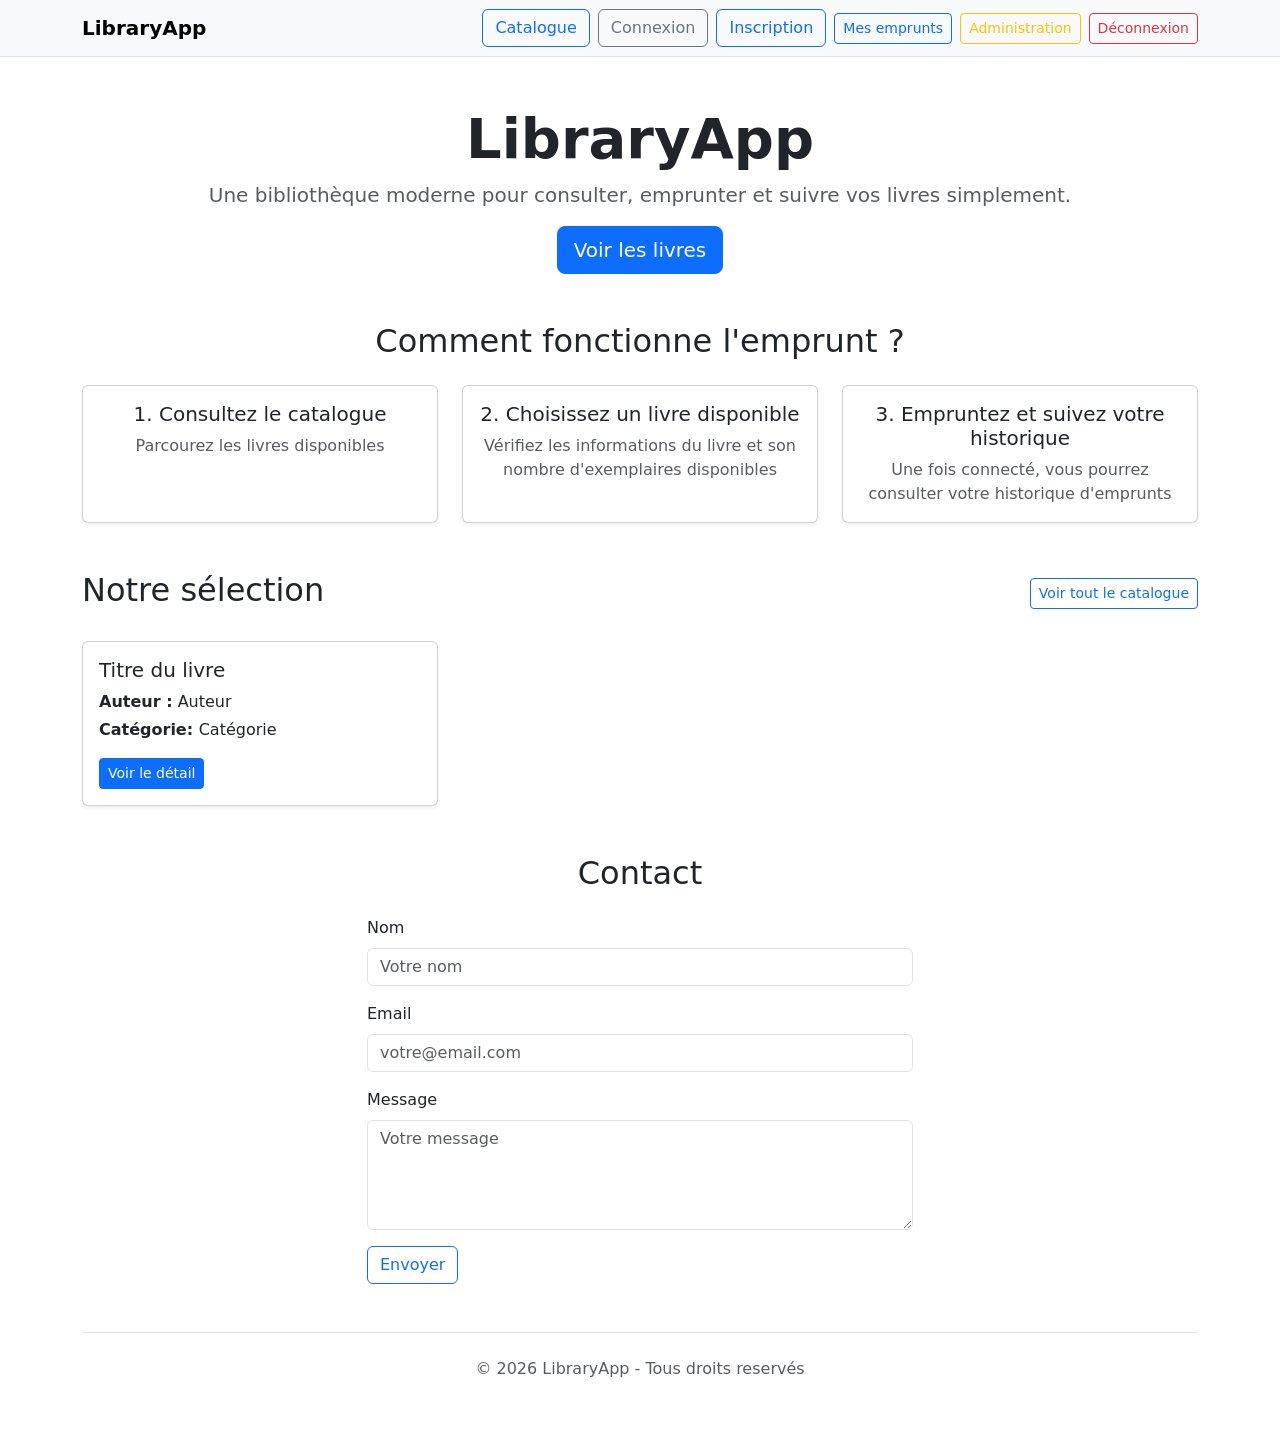
==== src/main/resources/templates/index.html @ 9df5e038 "add book borrowing and return feature" ====
<!DOCTYPE html>
<html lang="fr"
      xmlns:th="http://www.thymeleaf.org"
      xmlns:sec="http://www.thymeleaf.org/extras/spring-security"
>
    <head>
        <meta charset="UTF-8">
        <meta name="viewport" content="width=device-width, initial-scale=1.0">
        <title>Accueil - LibraryApp</title>

        <link href="https://cdn.jsdelivr.net/npm/bootstrap@5.3.3/dist/css/bootstrap.min.css" rel="stylesheet">
    </head>

    <body>
        <nav class="navbar navbar-expand-lg bg-light border-bottom">
            <div class="container">
                <a class="navbar-brand fw-bold" th:href="@{/}">
                    LibraryApp
                </a>

                <div class="d-flex gap-2 align-items-center">
                    <a class="btn btn-outline-primary" th:href="@{/books}">
                        Catalogue
                    </a>

                    <a sec:authorize="isAnonymous()" class="btn btn-outline-secondary" th:href="@{/login}">
                        Connexion
                    </a>

                    <a sec:authorize="isAnonymous()" class="btn btn-outline-primary" th:href="@{/register}">
                        Inscription
                    </a>

                    <a sec:authorize="isAuthenticated()" class="btn btn-outline-primary btn-sm" th:href="@{/borrowings}">
                        Mes emprunts
                    </a>

                    <a sec:authorize="hasRole('ADMIN')" class="btn btn-outline-warning btn-sm" th:href="@{/admin}">
                        Administration
                    </a>

                    <form sec:authorize="isAuthenticated()" th:action="@{/logout}" method="post" class="d-inline">
                        <button type="submit" class="btn btn-outline-danger btn-sm">
                            Déconnexion
                        </button>
                    </form>
                </div>
            </div>
        </nav>
        <div class="container py-5">
            <section class="text-center mb-5">
                <h1 class="display-4 fw-bold">LibraryApp</h1>
                <p class="lead text-muted">Une bibliothèque moderne pour consulter, emprunter et suivre vos livres simplement.</p>
                <a th:href="@{/books}" class="btn btn-primary btn-lg">
                    Voir les livres
                </a>
            </section>

            <section class="mb-5">
                <h2 class="text-center mb-4">Comment fonctionne l'emprunt ?</h2>
                <div class="row g-4">
                    <div class="col-md-4">
                        <div class="card h-100 shadow-sm text-center">
                            <div class="card-body">
                                <h5 class="card-title">1. Consultez le catalogue</h5>
                                <p class="card-text text-muted">Parcourez les livres disponibles</p>
                            </div>
                        </div>
                    </div>

                    <div class="col-md-4">
                        <div class="card h-100 shadow-sm text-center">
                            <div class="card-body">
                                <h5 class="card-title">2. Choisissez un livre disponible</h5>
                                <p class="card-text text-muted">Vérifiez les informations du livre et son nombre d'exemplaires disponibles</p>
                            </div>
                        </div>
                    </div>

                    <div class="col-md-4">
                        <div class="card h-100 shadow-sm text-center">
                            <div class="card-body">
                                <h5 class="card-title">3. Empruntez et suivez votre historique</h5>
                                <p class="card-text text-muted">Une fois connecté, vous pourrez consulter votre historique d'emprunts</p>
                            </div>
                        </div>
                    </div>
                </div>
            </section>

            <section class="mb-5">
                <div class="d-flex justify-content-between align-items-center mb-4">
                    <h2>Notre sélection</h2>
                    <a th:href="@{/books}" class="btn btn-outline-primary btn-sm">
                        Voir tout le catalogue
                    </a>
                </div>

                <div class="row g-4">
                    <div class="col-md-4" th:each="book : ${featuredBooks}">
                        <div class="card h-100 shadow-sm">
                            <div class="card-body">
                                <h5 class="card-title" th:text="${book.title}">Titre du livre</h5>
                                <p class="card-text mb-1">
                                    <strong>Auteur :</strong>
                                    <span th:text="${book.author}">Auteur</span>
                                </p>

                                <p class="card-text mb-3">
                                    <strong>Catégorie: </strong>
                                    <span th:text="${book.category}">Catégorie</span>
                                </p>

                                <a th:href="@{/books/{id}(id=${book.id})}" class="btn btn-primary btn-sm">
                                    Voir le détail
                                </a>
                            </div>
                        </div>
                    </div>
                </div>
            </section>

            <section class="mb-5">
                <h2 class="text-center mb-4">Contact</h2>

                <div class="row justify-content-center">
                    <div class="col-md-6">
                        <form>
                            <div class="mb-3">
                                <label for="name" class="form-label">Nom</label>
                                <input type="text" id="name" class="form-control" placeholder="Votre nom">
                            </div>

                            <div class="mb-3">
                                <label for="email" class="form-label">Email</label>
                                <input type="email" id="email" class="form-control" placeholder="votre@email.com">
                            </div>

                            <div class="mb-3">
                                <label for="message" class="form-label">Message</label>
                                <textarea id="message" class="form-control" rows="4" placeholder="Votre message"></textarea>
                            </div>

                            <button type="button" class="btn btn-outline-primary">
                                Envoyer
                            </button>
                        </form>
                    </div>
                </div>
            </section>

            <footer class="py-4 border-top text-center text-muted">
                <p class="mb-0">© 2026 LibraryApp - Tous droits reservés </p>
            </footer>
        </div>
    </body>
</html>
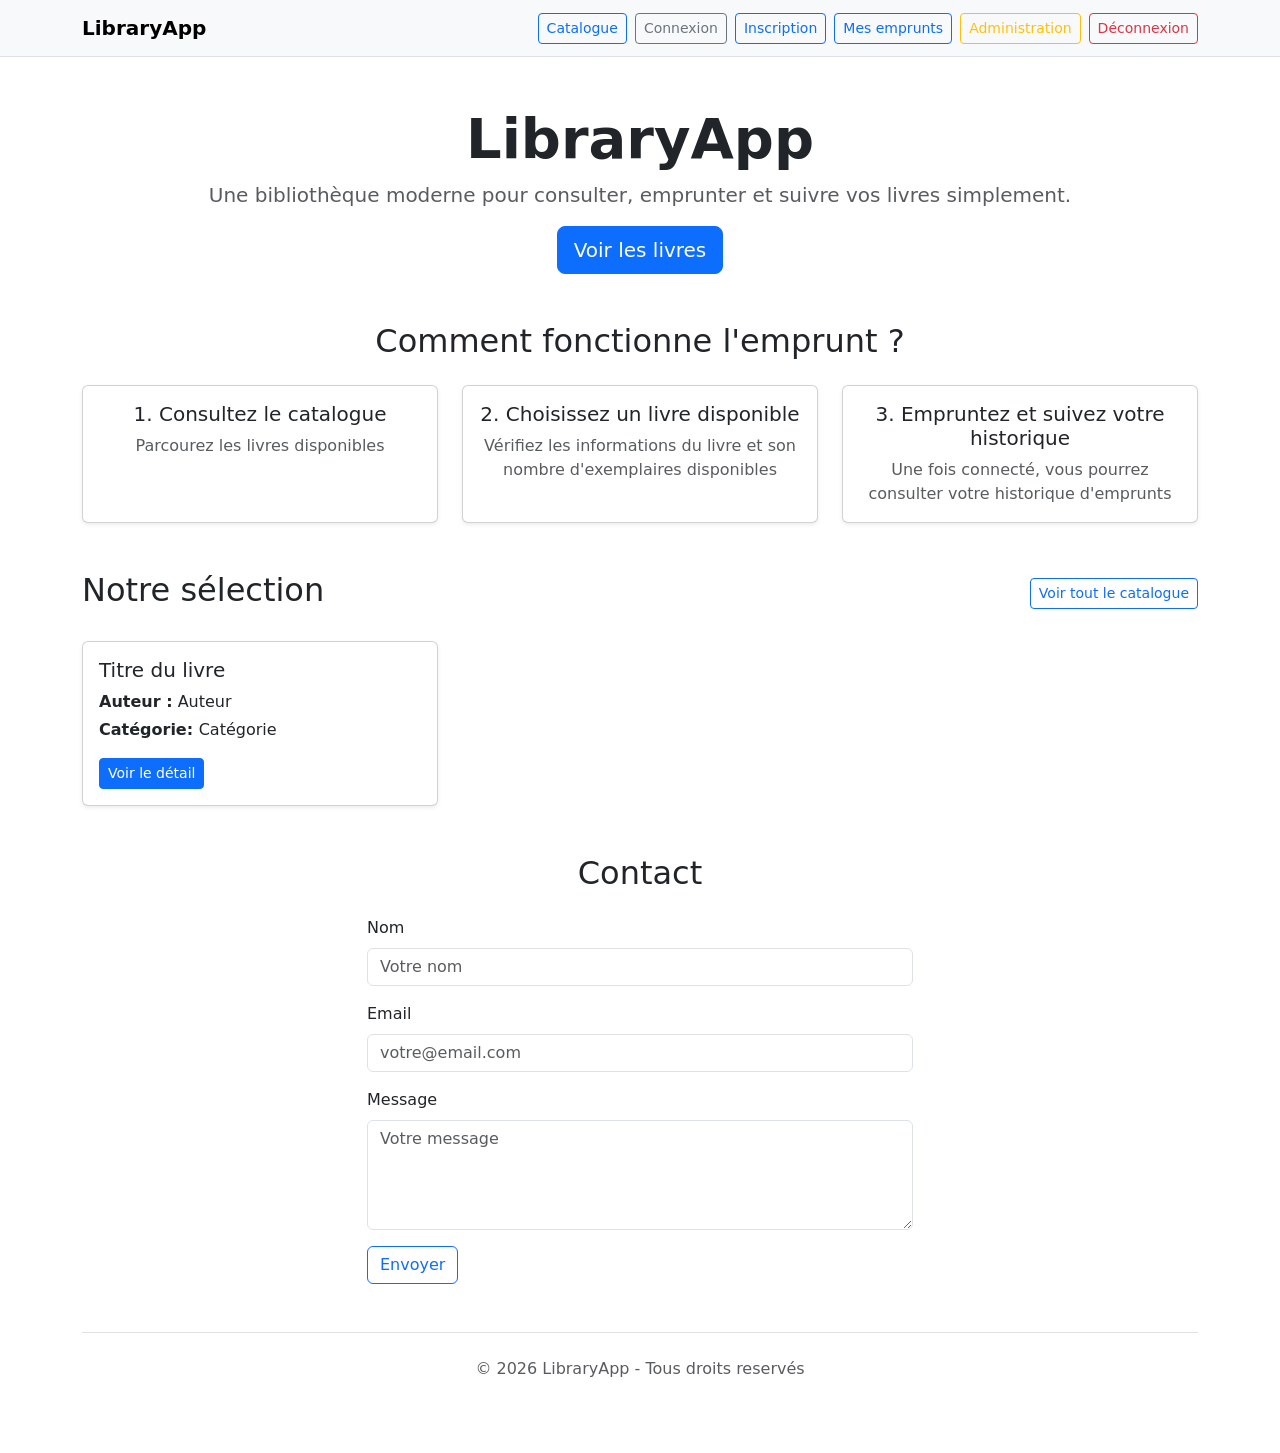
==== commit 2a97c2e1: "add admin dashboard & book management features" ====
--- a/src/main/resources/templates/index.html
+++ b/src/main/resources/templates/index.html
@@ -19,15 +19,15 @@
                 </a>
 
                 <div class="d-flex gap-2 align-items-center">
-                    <a class="btn btn-outline-primary" th:href="@{/books}">
+                    <a class="btn btn-outline-primary btn-sm" th:href="@{/books}">
                         Catalogue
                     </a>
 
-                    <a sec:authorize="isAnonymous()" class="btn btn-outline-secondary" th:href="@{/login}">
+                    <a sec:authorize="isAnonymous()" class="btn btn-outline-secondary btn-sm" th:href="@{/login}">
                         Connexion
                     </a>
 
-                    <a sec:authorize="isAnonymous()" class="btn btn-outline-primary" th:href="@{/register}">
+                    <a sec:authorize="isAnonymous()" class="btn btn-outline-primary btn-sm" th:href="@{/register}">
                         Inscription
                     </a>
 
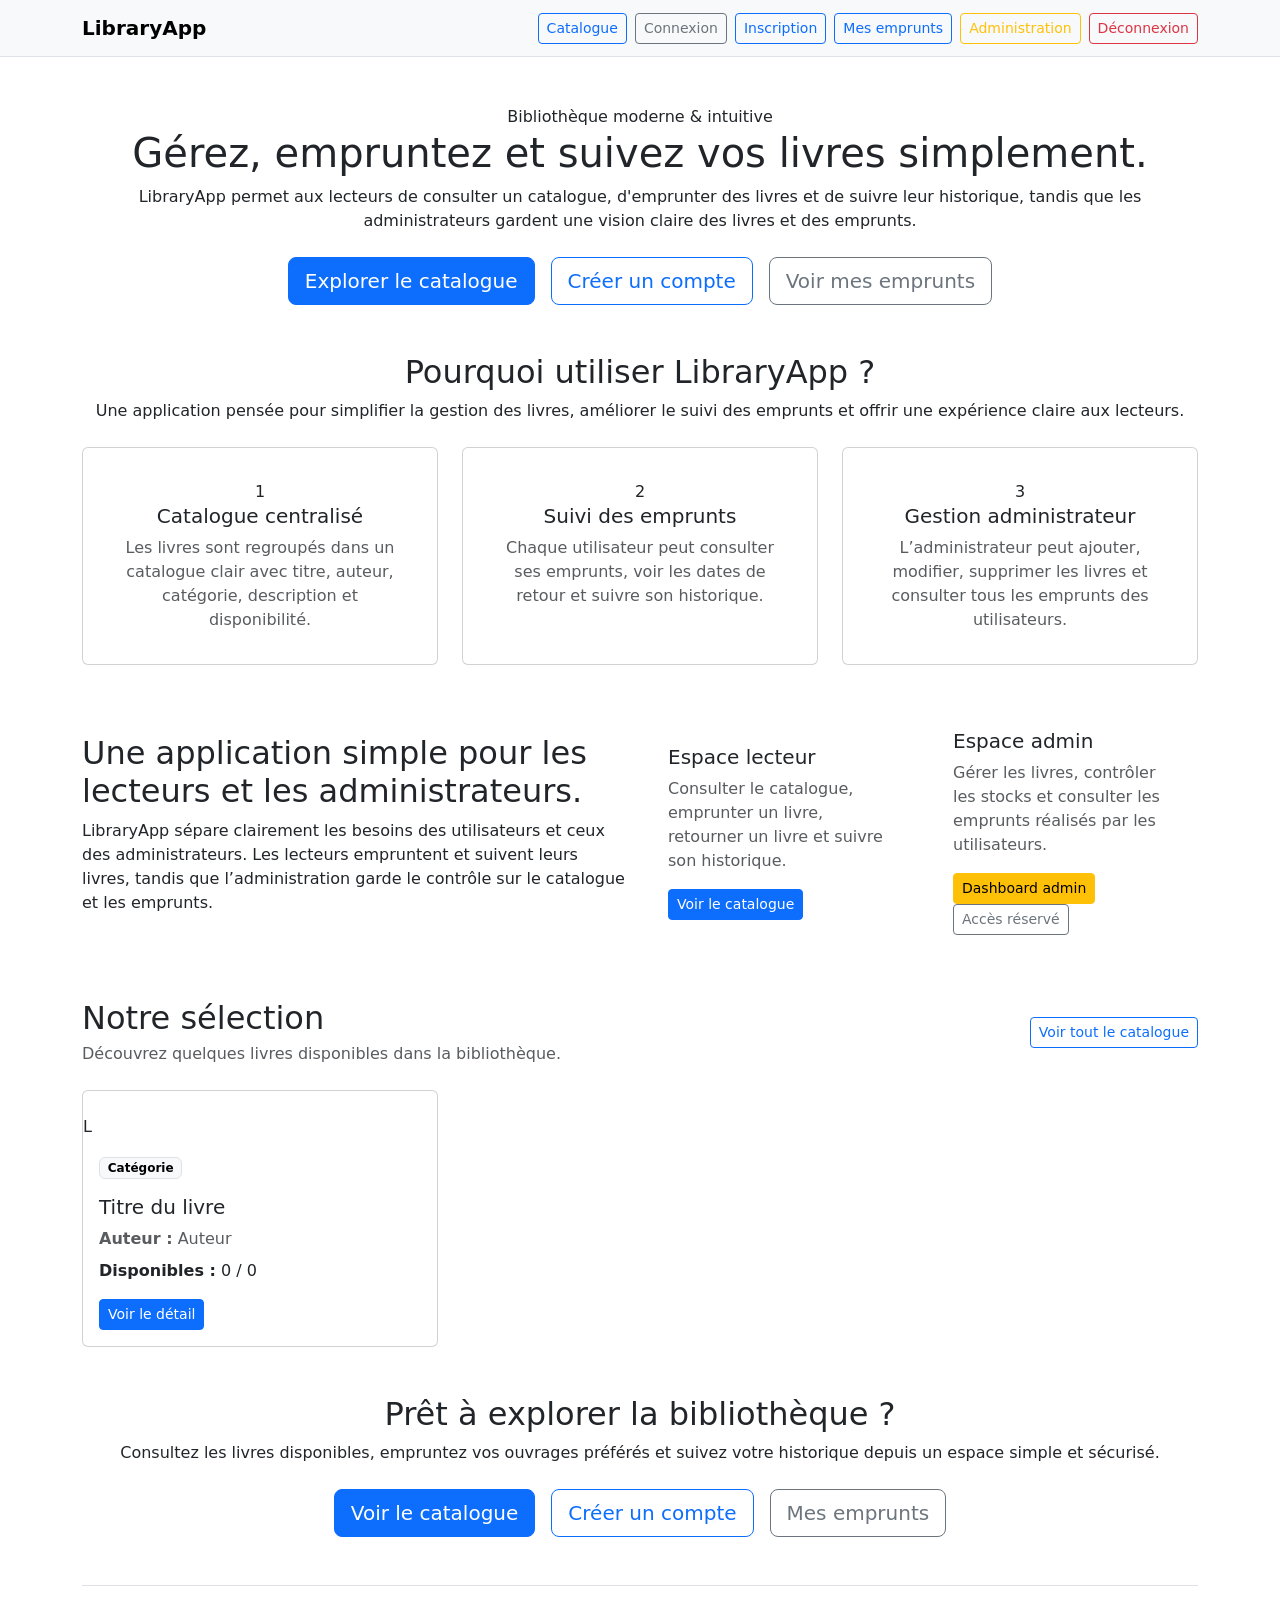
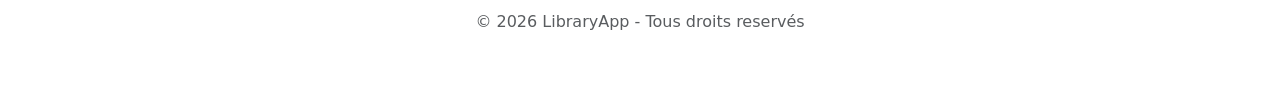
==== commit 62268860: "organize and improve public UI styles" ====
--- a/src/main/resources/templates/index.html
+++ b/src/main/resources/templates/index.html
@@ -9,6 +9,7 @@
         <title>Accueil - LibraryApp</title>
 
         <link href="https://cdn.jsdelivr.net/npm/bootstrap@5.3.3/dist/css/bootstrap.min.css" rel="stylesheet">
+        <link th:href="@{/css/style.css}" rel="stylesheet">
     </head>
 
     <body>
@@ -48,6 +49,7 @@
             </div>
         </nav>
         <div class="container py-5">
+            <!--
             <section class="text-center mb-5">
                 <h1 class="display-4 fw-bold">LibraryApp</h1>
                 <p class="lead text-muted">Une bibliothèque moderne pour consulter, emprunter et suivre vos livres simplement.</p>
@@ -55,7 +57,36 @@
                     Voir les livres
                 </a>
             </section>
-
+            -->
+            <section class="hero-section text-center mb-5">
+                <span class="hero-badge">Bibliothèque moderne & intuitive</span>
+
+                <h1 class="hero-title">
+                    Gérez, empruntez et suivez vos livres simplement.
+                </h1>
+
+                <p class="hero-text">
+                    LibraryApp permet aux lecteurs de consulter un catalogue, d'emprunter des livres
+                    et de suivre leur historique, tandis que les administrateurs gardent une vision claire
+                    des livres et des emprunts.
+                </p>
+
+                <div class="d-flex justify-content-center gap-3 mt-4 flex-wrap">
+                    <a th:href="@{/books}" class="btn btn-primary btn-lg">
+                        Explorer le catalogue
+                    </a>
+
+                    <a sec:authorize="isAnonymous()" th:href="@{/register}" class="btn btn-outline-primary btn-lg">
+                        Créer un compte
+                    </a>
+
+                    <a sec:authorize="isAuthenticated()" th:href="@{/borrowings}" class="btn btn-outline-secondary btn-lg">
+                        Voir mes emprunts
+                    </a>
+                </div>
+            </section>
+
+            <!--
             <section class="mb-5">
                 <h2 class="text-center mb-4">Comment fonctionne l'emprunt ?</h2>
                 <div class="row g-4">
@@ -87,7 +118,104 @@
                     </div>
                 </div>
             </section>
-
+        -->
+
+            <section class="mb-5">
+                <div class="text-center mb-4">
+                    <h2 class="section-title">Pourquoi utiliser LibraryApp ?</h2>
+                    <p class="section-subtitle">
+                        Une application pensée pour simplifier la gestion des livres,
+                        améliorer le suivi des emprunts et offrir une expérience claire aux lecteurs.
+                    </p>
+                </div>
+
+                <div class="row g-4">
+                    <div class="col-md-4">
+                        <div class="card feature-card h-100 text-center p-3">
+                            <div class="card-body">
+                                <div class="feature-icon mx-auto">1</div>
+                                <h5 class="card-title">Catalogue centralisé</h5>
+                                <p class="card-text text-muted">
+                                    Les livres sont regroupés dans un catalogue clair avec titre,
+                                    auteur, catégorie, description et disponibilité.
+                                </p>
+                            </div>
+                        </div>
+                    </div>
+
+                    <div class="col-md-4">
+                        <div class="card feature-card h-100 text-center p-3">
+                            <div class="card-body">
+                                <div class="feature-icon mx-auto">2</div>
+                                <h5 class="card-title">Suivi des emprunts</h5>
+                                <p class="card-text text-muted">
+                                    Chaque utilisateur peut consulter ses emprunts,
+                                    voir les dates de retour et suivre son historique.
+                                </p>
+                            </div>
+                        </div>
+                    </div>
+
+                    <div class="col-md-4">
+                        <div class="card feature-card h-100 text-center p-3">
+                            <div class="card-body">
+                                <div class="feature-icon mx-auto">3</div>
+                                <h5 class="card-title">Gestion administrateur</h5>
+                                <p class="card-text text-muted">
+                                    L’administrateur peut ajouter, modifier, supprimer les livres
+                                    et consulter tous les emprunts des utilisateurs.
+                                </p>
+                            </div>
+                        </div>
+                    </div>
+                </div>
+            </section>
+            <section class="value-section mb-5">
+                <div class="row g-4 align-items-center">
+                    <div class="col-md-6">
+                        <h2 class="section-title">Une application simple pour les lecteurs et les administrateurs.</h2>
+                        <p class="text-muted-custom">
+                            LibraryApp sépare clairement les besoins des utilisateurs et ceux des administrateurs.
+                            Les lecteurs empruntent et suivent leurs livres, tandis que l’administration garde
+                            le contrôle sur le catalogue et les emprunts.
+                        </p>
+                    </div>
+
+                    <div class="col-md-3">
+                        <div class="card h-100 border-0">
+                            <div class="card-body">
+                                <h5 class="card-title">Espace lecteur</h5>
+                                <p class="card-text text-muted">
+                                    Consulter le catalogue, emprunter un livre, retourner un livre
+                                    et suivre son historique.
+                                </p>
+                                <a th:href="@{/books}" class="btn btn-primary btn-sm">
+                                    Voir le catalogue
+                                </a>
+                            </div>
+                        </div>
+                    </div>
+
+                    <div class="col-md-3">
+                        <div class="card h-100 border-0">
+                            <div class="card-body">
+                                <h5 class="card-title">Espace admin</h5>
+                                <p class="card-text text-muted">
+                                    Gérer les livres, contrôler les stocks et consulter les emprunts
+                                    réalisés par les utilisateurs.
+                                </p>
+                                <a sec:authorize="hasRole('ADMIN')" th:href="@{/admin}" class="btn btn-warning btn-sm">
+                                    Dashboard admin
+                                </a>
+                                <a sec:authorize="!hasRole('ADMIN')" th:href="@{/login}" class="btn btn-outline-secondary btn-sm">
+                                    Accès réservé
+                                </a>
+                            </div>
+                        </div>
+                    </div>
+                </div>
+            </section>
+<!--
             <section class="mb-5">
                 <div class="d-flex justify-content-between align-items-center mb-4">
                     <h2>Notre sélection</h2>
@@ -108,7 +236,7 @@
 
                                 <p class="card-text mb-3">
                                     <strong>Catégorie: </strong>
-                                    <span th:text="${book.category}">Catégorie</span>
+                                    <span th:text="${book.category.displayName}">Catégorie</span>
                                 </p>
 
                                 <a th:href="@{/books/{id}(id=${book.id})}" class="btn btn-primary btn-sm">
@@ -119,36 +247,91 @@
                     </div>
                 </div>
             </section>
+-->
 
             <section class="mb-5">
-                <h2 class="text-center mb-4">Contact</h2>
-
-                <div class="row justify-content-center">
-                    <div class="col-md-6">
-                        <form>
-                            <div class="mb-3">
-                                <label for="name" class="form-label">Nom</label>
-                                <input type="text" id="name" class="form-control" placeholder="Votre nom">
-                            </div>
-
-                            <div class="mb-3">
-                                <label for="email" class="form-label">Email</label>
-                                <input type="email" id="email" class="form-control" placeholder="votre@email.com">
-                            </div>
-
-                            <div class="mb-3">
-                                <label for="message" class="form-label">Message</label>
-                                <textarea id="message" class="form-control" rows="4" placeholder="Votre message"></textarea>
-                            </div>
-
-                            <button type="button" class="btn btn-outline-primary">
-                                Envoyer
-                            </button>
-                        </form>
-                    </div>
-                </div>
-            </section>
-
+                <div class="d-flex justify-content-between align-items-center mb-4">
+                    <div>
+                        <h2 class="section-title mb-1">Notre sélection</h2>
+                        <p class="text-muted mb-0">
+                            Découvrez quelques livres disponibles dans la bibliothèque.
+                        </p>
+                    </div>
+
+                    <a th:href="@{/books}" class="btn btn-outline-primary btn-sm">
+                        Voir tout le catalogue
+                    </a>
+                </div>
+
+                <div class="row g-4">
+                    <div class="col-md-4" th:each="book : ${featuredBooks}">
+                        <div class="card book-card h-100">
+
+                            <div th:if="${book.imageUrl != null and !#strings.isEmpty(book.imageUrl)}">
+                                <img th:src="@{${book.imageUrl}}"
+                                     class="book-cover-img"
+                                     th:alt="${book.title}">
+                            </div>
+
+                            <div th:if="${book.imageUrl == null or #strings.isEmpty(book.imageUrl)}"
+                                 class="book-cover-placeholder">
+                                <span th:text="${#strings.substring(book.title, 0, 1)}">L</span>
+                            </div>
+
+                            <div class="card-body">
+                                <span class="badge text-bg-light border mb-3"
+                                      th:text="${book.category.displayName}">
+                                    Catégorie
+                                </span>
+
+                                <h5 class="card-title" th:text="${book.title}">
+                                    Titre du livre
+                                </h5>
+
+                                <p class="card-text text-muted mb-2">
+                                    <strong>Auteur :</strong>
+                                    <span th:text="${book.author}">Auteur</span>
+                                </p>
+
+                                <p class="card-text mb-3">
+                                    <strong>Disponibles :</strong>
+                                    <span th:text="${book.availableCopies}">0</span>
+                                    /
+                                    <span th:text="${book.totalCopies}">0</span>
+                                </p>
+
+                                <a th:href="@{/books/{id}(id=${book.id})}" class="btn btn-primary btn-sm">
+                                    Voir le détail
+                                </a>
+                            </div>
+                        </div>
+                    </div>
+                </div>
+            </section>
+
+            <section class="cta-section text-center mb-5">
+                <h2 class="section-title">Prêt à explorer la bibliothèque ?</h2>
+
+                <p class="section-subtitle mb-4">
+                    Consultez les livres disponibles, empruntez vos ouvrages préférés
+                    et suivez votre historique depuis un espace simple et sécurisé.
+                </p>
+
+                <div class="d-flex justify-content-center gap-3 flex-wrap">
+                    <a th:href="@{/books}" class="btn btn-primary btn-lg">
+                        Voir le catalogue
+                    </a>
+
+                    <a sec:authorize="isAnonymous()" th:href="@{/register}" class="btn btn-outline-primary btn-lg">
+                        Créer un compte
+                    </a>
+
+                    <a sec:authorize="isAuthenticated()" th:href="@{/borrowings}" class="btn btn-outline-secondary btn-lg">
+                        Mes emprunts
+                    </a>
+                </div>
+            </section>
+            
             <footer class="py-4 border-top text-center text-muted">
                 <p class="mb-0">© 2026 LibraryApp - Tous droits reservés </p>
             </footer>
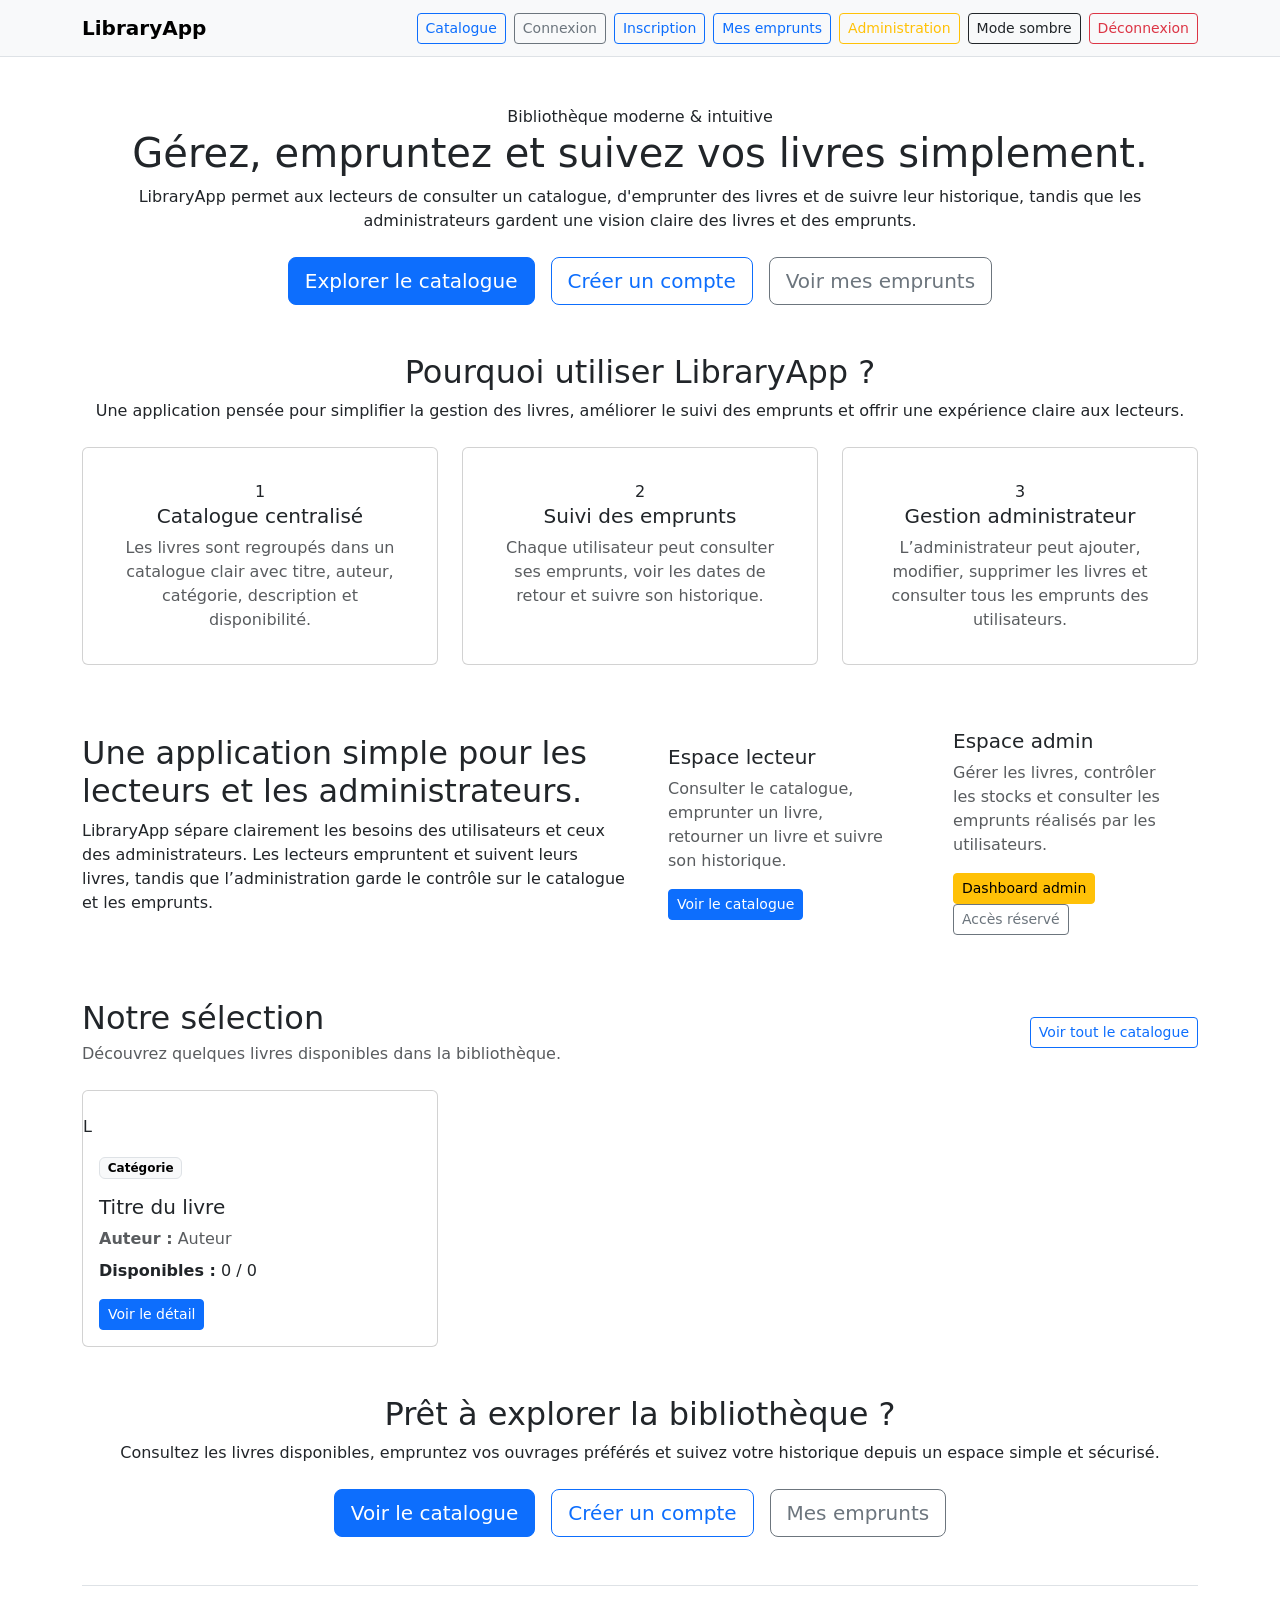
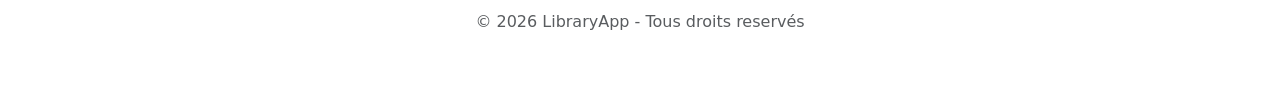
==== commit feadd1e4: "add dark light mode and improve public UI" ====
--- a/src/main/resources/templates/index.html
+++ b/src/main/resources/templates/index.html
@@ -12,7 +12,7 @@
         <link th:href="@{/css/style.css}" rel="stylesheet">
     </head>
 
-    <body>
+    <body class="dark-mode">
         <nav class="navbar navbar-expand-lg bg-light border-bottom">
             <div class="container">
                 <a class="navbar-brand fw-bold" th:href="@{/}">
@@ -39,6 +39,10 @@
                     <a sec:authorize="hasRole('ADMIN')" class="btn btn-outline-warning btn-sm" th:href="@{/admin}">
                         Administration
                     </a>
+
+                    <button id="themeToggle" type="button" class="btn btn-outline-dark btn-sm">
+                        Mode sombre
+                    </button>
 
                     <form sec:authorize="isAuthenticated()" th:action="@{/logout}" method="post" class="d-inline">
                         <button type="submit" class="btn btn-outline-danger btn-sm">
@@ -331,10 +335,12 @@
                     </a>
                 </div>
             </section>
-            
+
             <footer class="py-4 border-top text-center text-muted">
                 <p class="mb-0">© 2026 LibraryApp - Tous droits reservés </p>
             </footer>
         </div>
+
+    <script th:src="@{/js/theme.js}"></script>
     </body>
 </html>
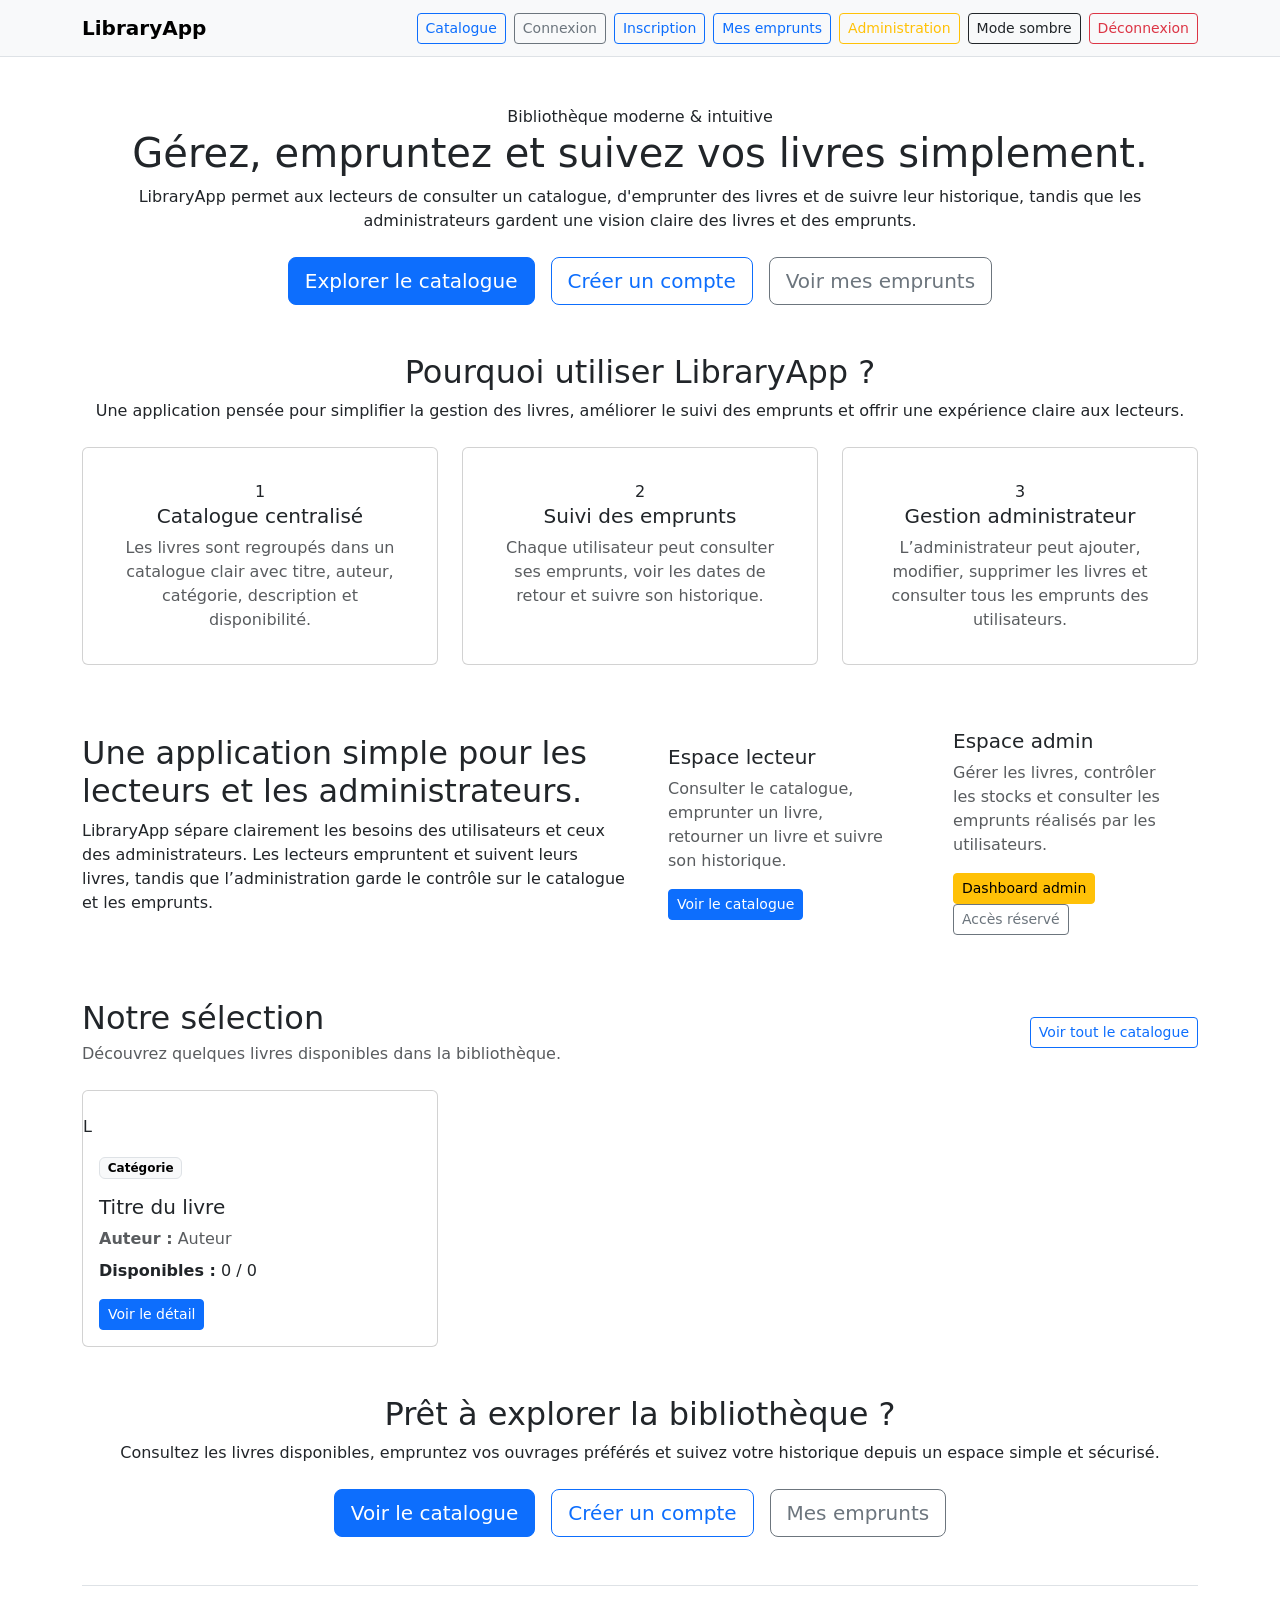
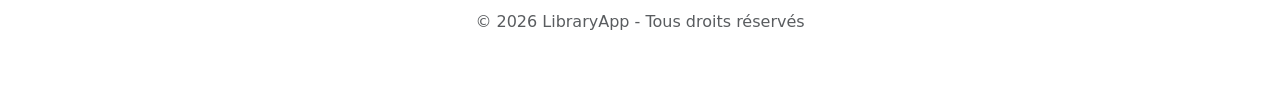
==== commit adf2e008: "release Library V1" ====
--- a/src/main/resources/templates/index.html
+++ b/src/main/resources/templates/index.html
@@ -12,7 +12,7 @@
         <link th:href="@{/css/style.css}" rel="stylesheet">
     </head>
 
-    <body class="dark-mode">
+    <body>
         <nav class="navbar navbar-expand-lg bg-light border-bottom">
             <div class="container">
                 <a class="navbar-brand fw-bold" th:href="@{/}">
@@ -270,16 +270,35 @@
                 <div class="row g-4">
                     <div class="col-md-4" th:each="book : ${featuredBooks}">
                         <div class="card book-card h-100">
-
-                            <div th:if="${book.imageUrl != null and !#strings.isEmpty(book.imageUrl)}">
-                                <img th:src="@{${book.imageUrl}}"
-                                     class="book-cover-img"
-                                     th:alt="${book.title}">
-                            </div>
-
-                            <div th:if="${book.imageUrl == null or #strings.isEmpty(book.imageUrl)}"
-                                 class="book-cover-placeholder">
-                                <span th:text="${#strings.substring(book.title, 0, 1)}">L</span>
+                           <div class="book-cover-wrapper">
+
+                                <!-- Couoverture Open Library -->
+                                <img th:if="${book.isbn != null and !#strings.isEmpty(book.isbn)}"
+                                     th:src="${'https://covers.openlibrary.org/b/isbn'
+                                             + #strings.replace(#strings.replace(book.isbn, '-', ''), ' ', '')
+                                             + '-M.jpg?default=false'}"
+                                     class="book-cover-img open-library-cover"
+                                     th:alt="${book.title}"
+                                     loading="lazy">
+
+                                <!-- Placeholder si Open library ne trouve pas la couverture -->
+                                <div th:if="${book.isbn != null and !#strings.isEmpty(book.isbn)}"
+                                     class="book-cover-placeholder d-none"
+                                >
+                                    <span th:text="${#strings.substring(book.title, 0, 1)}">
+                                        L
+                                    </span>
+                                </div>
+
+                                <!-- Aucun isbn -->
+                                <div th:if="${book.isbn == null or #strings.isEmpty(book.isbn)}"
+                                     class="book-cover-placeholder"
+                                >
+                                    <span th:text="${#strings.substring(book.title, 0, 1)}">
+                                        L
+                                    </span>
+                                </div>
+
                             </div>
 
                             <div class="card-body">
@@ -337,10 +356,12 @@
             </section>
 
             <footer class="py-4 border-top text-center text-muted">
-                <p class="mb-0">© 2026 LibraryApp - Tous droits reservés </p>
+                <p class="mb-0">© 2026 LibraryApp - Tous droits réservés </p>
             </footer>
         </div>
 
-    <script th:src="@{/js/theme.js}"></script>
+
+        <script th:src="@{/js/book-covers.js}"></script>
+        <script th:src="@{/js/theme.js}"></script>
     </body>
 </html>
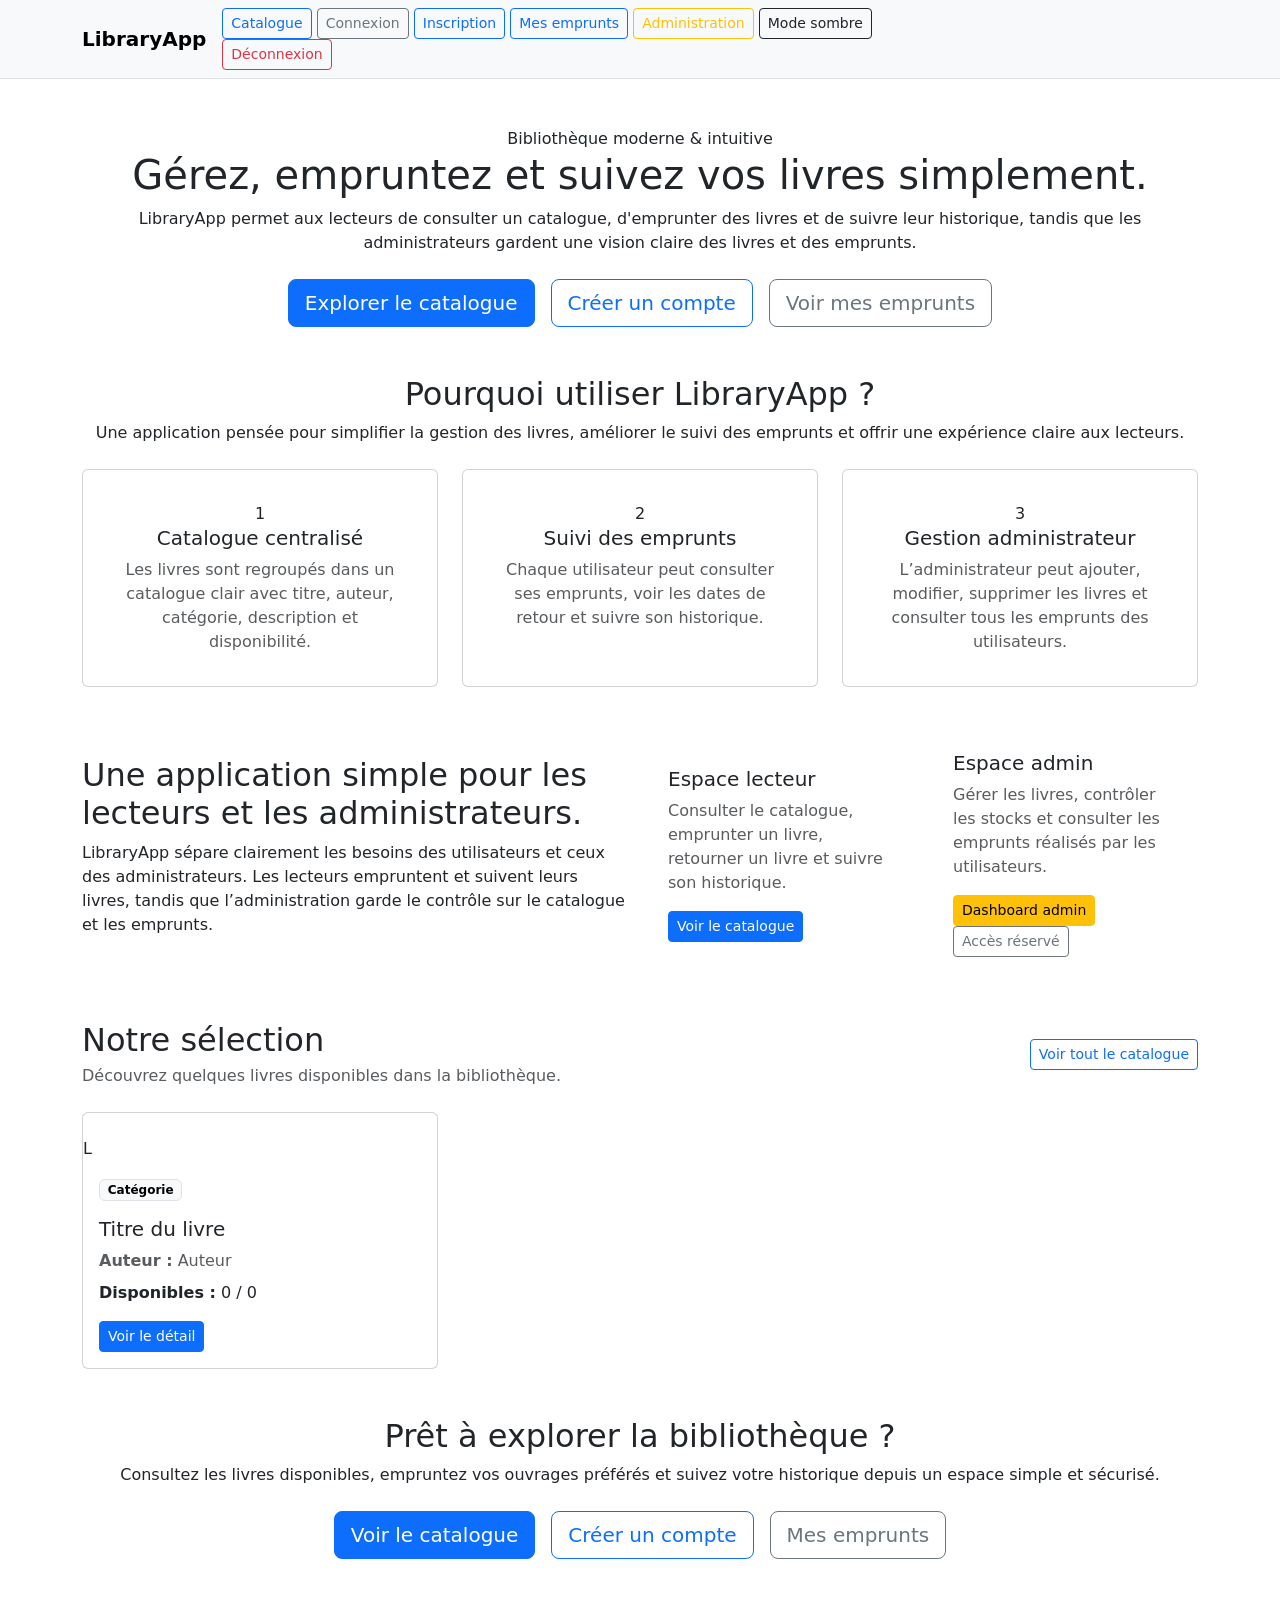
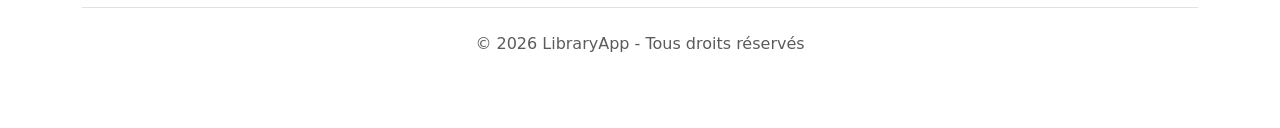
==== commit 38c92d31: "add responsive mobile navbar" ====
--- a/src/main/resources/templates/index.html
+++ b/src/main/resources/templates/index.html
@@ -15,43 +15,83 @@
     <body>
         <nav class="navbar navbar-expand-lg bg-light border-bottom">
             <div class="container">
+
+                <!-- Logo -->
                 <a class="navbar-brand fw-bold" th:href="@{/}">
                     LibraryApp
                 </a>
 
-                <div class="d-flex gap-2 align-items-center">
-                    <a class="btn btn-outline-primary btn-sm" th:href="@{/books}">
-                        Catalogue
-                    </a>
-
-                    <a sec:authorize="isAnonymous()" class="btn btn-outline-secondary btn-sm" th:href="@{/login}">
-                        Connexion
-                    </a>
-
-                    <a sec:authorize="isAnonymous()" class="btn btn-outline-primary btn-sm" th:href="@{/register}">
-                        Inscription
-                    </a>
-
-                    <a sec:authorize="isAuthenticated()" class="btn btn-outline-primary btn-sm" th:href="@{/borrowings}">
-                        Mes emprunts
-                    </a>
-
-                    <a sec:authorize="hasRole('ADMIN')" class="btn btn-outline-warning btn-sm" th:href="@{/admin}">
-                        Administration
-                    </a>
-
-                    <button id="themeToggle" type="button" class="btn btn-outline-dark btn-sm">
-                        Mode sombre
-                    </button>
-
-                    <form sec:authorize="isAuthenticated()" th:action="@{/logout}" method="post" class="d-inline">
-                        <button type="submit" class="btn btn-outline-danger btn-sm">
-                            Déconnexion
+                <!-- Bouton hamburger visible sur les petits écrans -->
+                <button
+                    class="navbar-toggler"
+                    type="button"
+                    data-bs-toggle="collapse"
+                    data-bs-target="#mainNavbar"
+                    aria-expanded="false"
+                    aria-controls="mainNavbar"
+                    aria-label="Ouvrir la navigation">
+
+                    <span class="navbar-toggler-icon"></span>
+                </button>
+
+                <!-- Contenu qui se replie sur mobile -->
+                <div class="collapse navbar-collapse" id="mainNavbar">
+                    <div class="navbar-actions">
+                        <a class="btn btn-outline-primary btn-sm" th:href="@{/books}">
+                            Catalogue
+                        </a>
+
+                        <a  sec:authorize="isAnonymous()"
+                            class="btn btn-outline-secondary btn-sm"
+                            th:href="@{/login}"
+                        >
+                            Connexion
+                        </a>
+
+                        <a  sec:authorize="isAnonymous()"
+                            class="btn btn-outline-primary btn-sm"
+                            th:href="@{/register}"
+                        >
+                            Inscription
+                        </a>
+
+                        <a  sec:authorize="isAuthenticated()"
+                            class="btn btn-outline-primary btn-sm"
+                            th:href="@{/borrowings}"
+                        >
+                            Mes emprunts
+                        </a>
+
+                        <a  sec:authorize="hasRole('ADMIN')"
+                            class="btn btn-outline-warning btn-sm"
+                            th:href="@{/admin}"
+                        >
+                            Administration
+                        </a>
+
+                        <button id="themeToggle"
+                                type="button"
+                                class="btn btn-outline-dark btn-sm"
+                        >
+                            Mode sombre
                         </button>
-                    </form>
+
+                        <form sec:authorize="isAuthenticated()"
+                              th:action="@{/logout}"
+                              method="post"
+                        >
+                            <button type="submit"
+                                    class="btn btn-outline-danger btn-sm"
+                            >
+                                Déconnexion
+                            </button>
+                        </form>
+                    </div>
+
                 </div>
             </div>
         </nav>
+
         <div class="container py-5">
             <!--
             <section class="text-center mb-5">
@@ -274,7 +314,7 @@
 
                                 <!-- Couoverture Open Library -->
                                 <img th:if="${book.isbn != null and !#strings.isEmpty(book.isbn)}"
-                                     th:src="${'https://covers.openlibrary.org/b/isbn'
+                                     th:src="${'https://covers.openlibrary.org/b/isbn/'
                                              + #strings.replace(#strings.replace(book.isbn, '-', ''), ' ', '')
                                              + '-M.jpg?default=false'}"
                                      class="book-cover-img open-library-cover"
@@ -360,7 +400,8 @@
             </footer>
         </div>
 
-
+        <script src="https://cdn.jsdelivr.net/npm/bootstrap@5.3.3/dist/js/bootstrap.bundle.min.js">
+        </script>
         <script th:src="@{/js/book-covers.js}"></script>
         <script th:src="@{/js/theme.js}"></script>
     </body>
